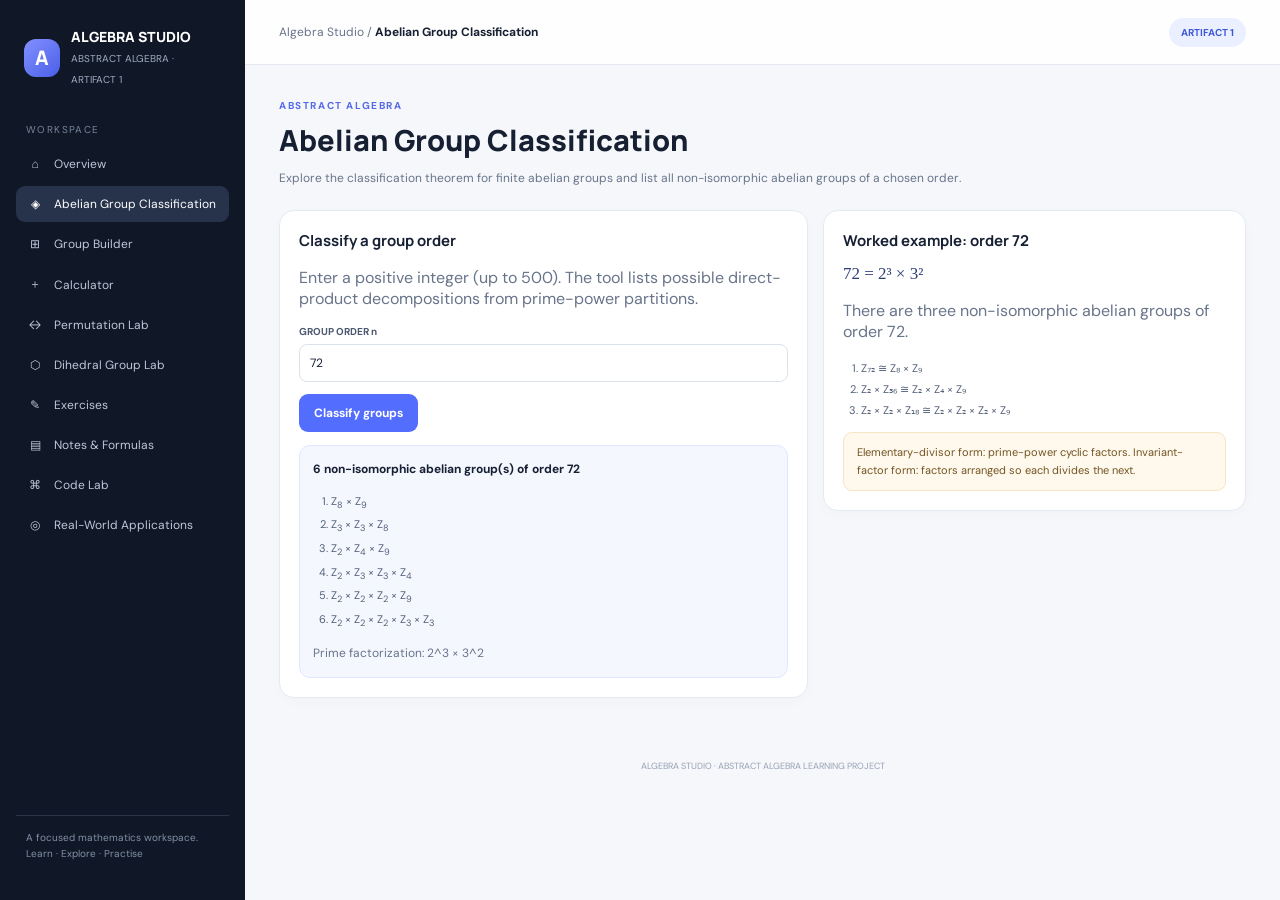
==== classification.html @ 04969824 "Add dedicated classification dashboard" ====
<!doctype html>
<html lang="en"><head><meta charset="utf-8"><meta name="viewport" content="width=device-width,initial-scale=1"><meta name="theme-color" content="#101827"><title>Classification | Algebra Studio</title><link rel="stylesheet" href="styles.css"></head><body data-page="classification"><div id="app"></div><script src="app.js" defer></script></body></html>
---- styles.css ----
@import url('https://fonts.googleapis.com/css2?family=DM+Sans:wght@400;500;600;700&family=Manrope:wght@400;500;600;700;800&display=swap');
:root{--bg:#f5f7fb;--paper:#fff;--ink:#172033;--muted:#68748a;--line:#e5eaf2;--nav:#101827;--blue:#536dfe;--blue2:#eaf0ff;--shadow:0 12px 32px rgba(20,32,55,.07)}*{box-sizing:border-box}body{margin:0;background:var(--bg);color:var(--ink);font-family:'DM Sans',sans-serif}a{color:inherit;text-decoration:none}button,input,select{font:inherit}.sidebar{position:fixed;inset:0 auto 0 0;width:245px;background:var(--nav);color:white;padding:24px 16px;display:flex;flex-direction:column;z-index:5}.brand{display:flex;gap:11px;align-items:center;padding:3px 8px 25px}.brand-mark{width:38px;height:38px;border-radius:12px;background:linear-gradient(135deg,#8290ff,#4b5fe7);display:grid;place-items:center;font:800 20px Manrope}.brand strong{display:block;font:800 14px Manrope}.brand small{font-size:10px;color:#9eabc0}.nav-label{color:#77849a;font-size:10px;letter-spacing:1.4px;padding:10px}.nav{display:grid;gap:4px}.nav a{padding:10px;border-radius:9px;color:#bdc7d7;font-size:12px;display:flex;gap:10px;align-items:center}.nav a:hover,.nav a.active{background:#26334b;color:white}.ico{width:18px;text-align:center}.side-foot{margin-top:auto;padding:14px 10px;color:#8290a6;font-size:10px;line-height:1.6;border-top:1px solid #2a3548}.main{margin-left:245px;min-height:100vh}.topbar{height:65px;background:#ffffffdf;border-bottom:1px solid var(--line);display:flex;align-items:center;justify-content:space-between;padding:0 34px;position:sticky;top:0;z-index:4}.crumb{font-size:12px;color:var(--muted)}.crumb b{color:var(--ink)}.top-pill{font-size:10px;color:#4058d7;background:var(--blue2);padding:8px 12px;border-radius:20px;font-weight:700}.content{max-width:1180px;margin:auto;padding:34px}.hero{background:linear-gradient(115deg,#18233a,#263c66 65%,#4a5fd3);border-radius:21px;color:white;padding:40px;position:relative;overflow:hidden;box-shadow:var(--shadow)}.hero:after{content:'∑';position:absolute;right:40px;top:-48px;font:800 230px Georgia;color:#ffffff12}.eyebrow{font-size:10px;letter-spacing:1.6px;text-transform:uppercase;color:#aebcff;font-weight:700}.hero h1{font:800 clamp(28px,4vw,43px) Manrope;margin:12px 0;line-height:1.15}.hero p{color:#d1d9eb;max-width:620px;line-height:1.7;font-size:13px}.btn{border:0;border-radius:9px;padding:11px 15px;background:var(--blue);color:white;font-weight:700;font-size:12px;cursor:pointer}.btn:hover{filter:brightness(.95)}.btn.light{background:white;color:#26365a}.btn.ghost{background:#eef1f7;color:#34415a}.btn.small{padding:8px 11px}.section-head{margin:30px 0 15px}.section-head h2{font:800 20px Manrope;margin:0}.section-head p,.page-head p{font-size:12px;color:var(--muted);line-height:1.7}.grid{display:grid;grid-template-columns:repeat(3,minmax(0,1fr));gap:14px}.card{background:white;border:1px solid var(--line);border-radius:15px;padding:19px;box-shadow:0 4px 14px #1d2b4405}.section-card{min-height:165px;display:flex;flex-direction:column;transition:.2s}.section-card:hover{transform:translateY(-3px);box-shadow:var(--shadow)}.section-icon{width:38px;height:38px;border-radius:11px;background:var(--blue2);display:grid;place-items:center;color:#435be2;font-size:18px;margin-bottom:14px}.section-card h3,.card h3{font:700 14px Manrope;margin:0 0 7px}.section-card p{font-size:11px;color:var(--muted);line-height:1.6}.open{margin-top:auto;color:#4d62e8;font-weight:700;font-size:10px}.stats{display:grid;grid-template-columns:repeat(3,1fr);gap:12px;margin-top:17px}.stat{background:white;border:1px solid var(--line);padding:15px 18px;border-radius:13px}.stat b{font:800 22px Manrope;display:block}.stat span{font-size:10px;color:var(--muted)}.page-head{margin-bottom:22px}.page-head .eyebrow{color:#5669e9}.page-head h1{font:800 29px Manrope;margin:8px 0}.page-head p{max-width:780px;margin:0}.two-col{display:grid;grid-template-columns:minmax(0,1fr) minmax(250px,.8fr);gap:15px;align-items:start}.card h2{font:700 15px Manrope;margin:0 0 13px}.field{display:grid;gap:6px;margin:12px 0}.field label{font-size:10px;font-weight:700;color:#4c5870}.field input,.field select,.field textarea{width:100%;border:1px solid #dce2ec;border-radius:8px;padding:10px;color:var(--ink);font-size:12px;outline:none}.field input:focus,.field select:focus{border-color:#7182ff;box-shadow:0 0 0 3px #7182ff20}.row{display:flex;gap:9px;align-items:center;flex-wrap:wrap}.result{margin-top:13px;background:#f5f7ff;border:1px solid #e0e6ff;border-radius:11px;padding:13px;font-size:12px;line-height:1.7;overflow-wrap:anywhere}.result.good{background:#effaf7;border-color:#ccefe5}.result.warn{background:#fff8ed;border-color:#f8e4c4}.muted{color:var(--muted)}.tag{display:inline-block;background:#eef1f7;color:#536078;border-radius:20px;padding:5px 9px;font-size:9px;font-weight:700}.math{font-family:Georgia,serif;font-size:17px;color:#2e3f78}.table-wrap{overflow:auto;margin-top:12px}table{border-collapse:collapse;font-size:10px;min-width:100%}th,td{border:1px solid #e2e7f0;padding:7px 9px;text-align:center;white-space:nowrap}th{background:#f2f5fb}.formula{background:#f7f8fc;border-left:3px solid var(--blue);padding:11px 13px;border-radius:7px;margin:9px 0;font-family:Georgia,serif;font-size:13px;line-height:1.7}.list{padding-left:18px;color:#536078;font-size:11px;line-height:1.9}.notice{padding:11px 13px;background:#fff8ed;border:1px solid #f7e4c5;border-radius:9px;font-size:11px;color:#725522;line-height:1.6}.footer{text-align:center;color:#98a2b3;font-size:9px;padding:28px}@media(max-width:900px){.sidebar{width:210px}.main{margin-left:210px}.content{padding:24px}.grid{grid-template-columns:repeat(2,minmax(0,1fr))}.two-col{grid-template-columns:1fr}}@media(max-width:650px){.sidebar{position:static;width:auto;height:auto;padding:12px}.brand{padding:0 4px 10px}.nav-label,.side-foot{display:none}.nav{display:flex;overflow-x:auto}.nav a{white-space:nowrap;padding:8px;font-size:10px}.ico{display:none}.main{margin:0}.topbar{height:49px;padding:0 15px}.content{padding:18px 14px}.hero{padding:26px 20px}.hero:after{right:-20px;font-size:145px}.grid{grid-template-columns:1fr}.page-head h1{font-size:25px}.stats{gap:7px}.stat{padding:11px}.stat b{font-size:18px}.stat span{font-size:9px}}
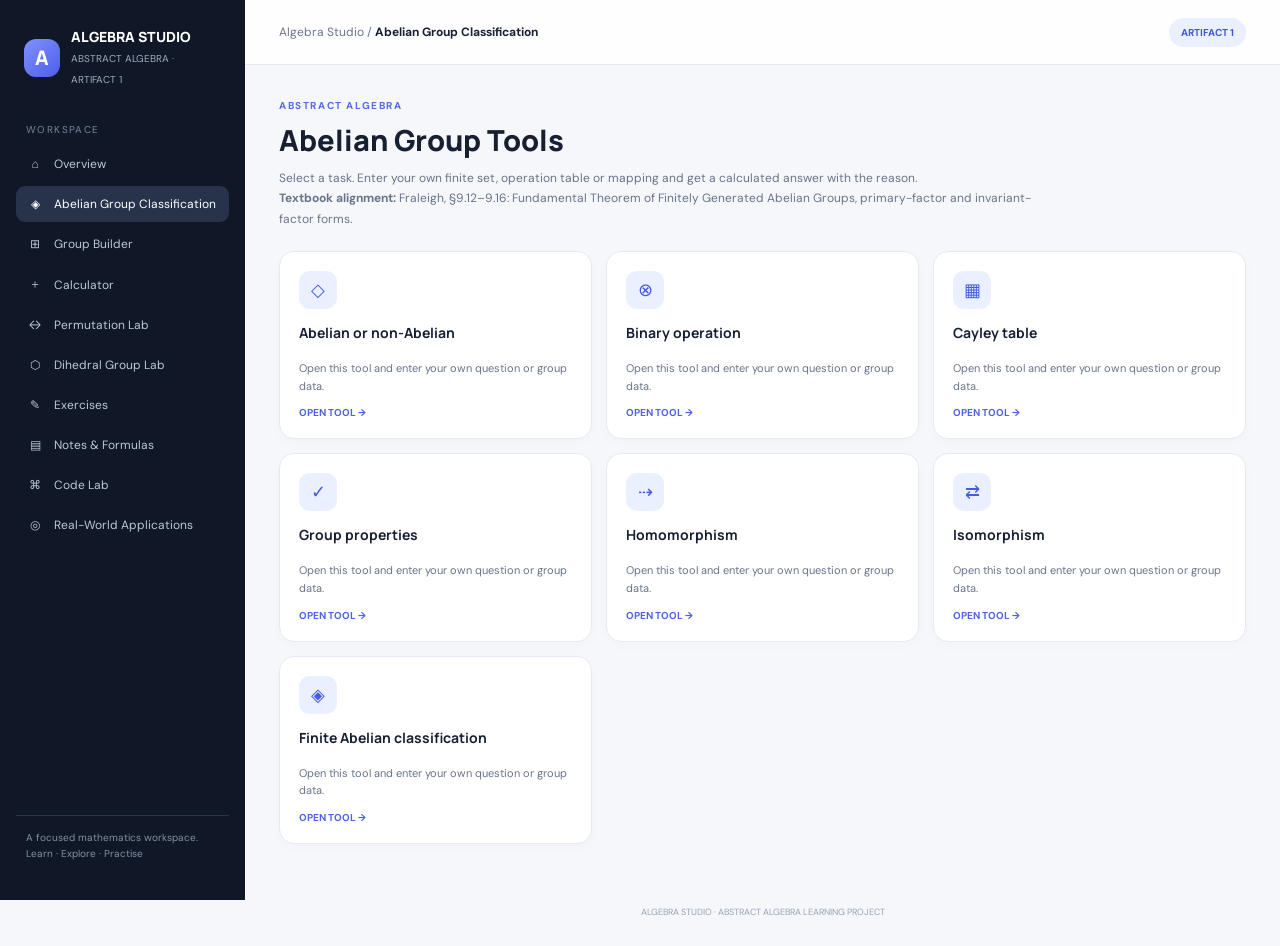
==== commit cfa90b1f: "Refresh cached Abelian tools assets" ====
--- a/classification.html
+++ b/classification.html
@@ -1,2 +1,2 @@
 <!doctype html>
-<html lang="en"><head><meta charset="utf-8"><meta name="viewport" content="width=device-width,initial-scale=1"><meta name="theme-color" content="#101827"><title>Classification | Algebra Studio</title><link rel="stylesheet" href="styles.css"></head><body data-page="classification"><div id="app"></div><script src="app.js" defer></script></body></html>+<html lang="en"><head><meta charset="utf-8"><meta name="viewport" content="width=device-width,initial-scale=1"><meta name="theme-color" content="#101827"><title>Classification | Algebra Studio</title><link rel="stylesheet" href="styles.css?v=toolfix1"></head><body data-page="classification"><div id="app"></div><script src="app.js?v=toolfix1" defer></script></body></html>
--- a/styles.css
+++ b/styles.css
@@ -1,2 +1,3 @@
 @import url('https://fonts.googleapis.com/css2?family=DM+Sans:wght@400;500;600;700&family=Manrope:wght@400;500;600;700;800&display=swap');
-:root{--bg:#f5f7fb;--paper:#fff;--ink:#172033;--muted:#68748a;--line:#e5eaf2;--nav:#101827;--blue:#536dfe;--blue2:#eaf0ff;--shadow:0 12px 32px rgba(20,32,55,.07)}*{box-sizing:border-box}body{margin:0;background:var(--bg);color:var(--ink);font-family:'DM Sans',sans-serif}a{color:inherit;text-decoration:none}button,input,select{font:inherit}.sidebar{position:fixed;inset:0 auto 0 0;width:245px;background:var(--nav);color:white;padding:24px 16px;display:flex;flex-direction:column;z-index:5}.brand{display:flex;gap:11px;align-items:center;padding:3px 8px 25px}.brand-mark{width:38px;height:38px;border-radius:12px;background:linear-gradient(135deg,#8290ff,#4b5fe7);display:grid;place-items:center;font:800 20px Manrope}.brand strong{display:block;font:800 14px Manrope}.brand small{font-size:10px;color:#9eabc0}.nav-label{color:#77849a;font-size:10px;letter-spacing:1.4px;padding:10px}.nav{display:grid;gap:4px}.nav a{padding:10px;border-radius:9px;color:#bdc7d7;font-size:12px;display:flex;gap:10px;align-items:center}.nav a:hover,.nav a.active{background:#26334b;color:white}.ico{width:18px;text-align:center}.side-foot{margin-top:auto;padding:14px 10px;color:#8290a6;font-size:10px;line-height:1.6;border-top:1px solid #2a3548}.main{margin-left:245px;min-height:100vh}.topbar{height:65px;background:#ffffffdf;border-bottom:1px solid var(--line);display:flex;align-items:center;justify-content:space-between;padding:0 34px;position:sticky;top:0;z-index:4}.crumb{font-size:12px;color:var(--muted)}.crumb b{color:var(--ink)}.top-pill{font-size:10px;color:#4058d7;background:var(--blue2);padding:8px 12px;border-radius:20px;font-weight:700}.content{max-width:1180px;margin:auto;padding:34px}.hero{background:linear-gradient(115deg,#18233a,#263c66 65%,#4a5fd3);border-radius:21px;color:white;padding:40px;position:relative;overflow:hidden;box-shadow:var(--shadow)}.hero:after{content:'∑';position:absolute;right:40px;top:-48px;font:800 230px Georgia;color:#ffffff12}.eyebrow{font-size:10px;letter-spacing:1.6px;text-transform:uppercase;color:#aebcff;font-weight:700}.hero h1{font:800 clamp(28px,4vw,43px) Manrope;margin:12px 0;line-height:1.15}.hero p{color:#d1d9eb;max-width:620px;line-height:1.7;font-size:13px}.btn{border:0;border-radius:9px;padding:11px 15px;background:var(--blue);color:white;font-weight:700;font-size:12px;cursor:pointer}.btn:hover{filter:brightness(.95)}.btn.light{background:white;color:#26365a}.btn.ghost{background:#eef1f7;color:#34415a}.btn.small{padding:8px 11px}.section-head{margin:30px 0 15px}.section-head h2{font:800 20px Manrope;margin:0}.section-head p,.page-head p{font-size:12px;color:var(--muted);line-height:1.7}.grid{display:grid;grid-template-columns:repeat(3,minmax(0,1fr));gap:14px}.card{background:white;border:1px solid var(--line);border-radius:15px;padding:19px;box-shadow:0 4px 14px #1d2b4405}.section-card{min-height:165px;display:flex;flex-direction:column;transition:.2s}.section-card:hover{transform:translateY(-3px);box-shadow:var(--shadow)}.section-icon{width:38px;height:38px;border-radius:11px;background:var(--blue2);display:grid;place-items:center;color:#435be2;font-size:18px;margin-bottom:14px}.section-card h3,.card h3{font:700 14px Manrope;margin:0 0 7px}.section-card p{font-size:11px;color:var(--muted);line-height:1.6}.open{margin-top:auto;color:#4d62e8;font-weight:700;font-size:10px}.stats{display:grid;grid-template-columns:repeat(3,1fr);gap:12px;margin-top:17px}.stat{background:white;border:1px solid var(--line);padding:15px 18px;border-radius:13px}.stat b{font:800 22px Manrope;display:block}.stat span{font-size:10px;color:var(--muted)}.page-head{margin-bottom:22px}.page-head .eyebrow{color:#5669e9}.page-head h1{font:800 29px Manrope;margin:8px 0}.page-head p{max-width:780px;margin:0}.two-col{display:grid;grid-template-columns:minmax(0,1fr) minmax(250px,.8fr);gap:15px;align-items:start}.card h2{font:700 15px Manrope;margin:0 0 13px}.field{display:grid;gap:6px;margin:12px 0}.field label{font-size:10px;font-weight:700;color:#4c5870}.field input,.field select,.field textarea{width:100%;border:1px solid #dce2ec;border-radius:8px;padding:10px;color:var(--ink);font-size:12px;outline:none}.field input:focus,.field select:focus{border-color:#7182ff;box-shadow:0 0 0 3px #7182ff20}.row{display:flex;gap:9px;align-items:center;flex-wrap:wrap}.result{margin-top:13px;background:#f5f7ff;border:1px solid #e0e6ff;border-radius:11px;padding:13px;font-size:12px;line-height:1.7;overflow-wrap:anywhere}.result.good{background:#effaf7;border-color:#ccefe5}.result.warn{background:#fff8ed;border-color:#f8e4c4}.muted{color:var(--muted)}.tag{display:inline-block;background:#eef1f7;color:#536078;border-radius:20px;padding:5px 9px;font-size:9px;font-weight:700}.math{font-family:Georgia,serif;font-size:17px;color:#2e3f78}.table-wrap{overflow:auto;margin-top:12px}table{border-collapse:collapse;font-size:10px;min-width:100%}th,td{border:1px solid #e2e7f0;padding:7px 9px;text-align:center;white-space:nowrap}th{background:#f2f5fb}.formula{background:#f7f8fc;border-left:3px solid var(--blue);padding:11px 13px;border-radius:7px;margin:9px 0;font-family:Georgia,serif;font-size:13px;line-height:1.7}.list{padding-left:18px;color:#536078;font-size:11px;line-height:1.9}.notice{padding:11px 13px;background:#fff8ed;border:1px solid #f7e4c5;border-radius:9px;font-size:11px;color:#725522;line-height:1.6}.footer{text-align:center;color:#98a2b3;font-size:9px;padding:28px}@media(max-width:900px){.sidebar{width:210px}.main{margin-left:210px}.content{padding:24px}.grid{grid-template-columns:repeat(2,minmax(0,1fr))}.two-col{grid-template-columns:1fr}}@media(max-width:650px){.sidebar{position:static;width:auto;height:auto;padding:12px}.brand{padding:0 4px 10px}.nav-label,.side-foot{display:none}.nav{display:flex;overflow-x:auto}.nav a{white-space:nowrap;padding:8px;font-size:10px}.ico{display:none}.main{margin:0}.topbar{height:49px;padding:0 15px}.content{padding:18px 14px}.hero{padding:26px 20px}.hero:after{right:-20px;font-size:145px}.grid{grid-template-columns:1fr}.page-head h1{font-size:25px}.stats{gap:7px}.stat{padding:11px}.stat b{font-size:18px}.stat span{font-size:9px}}+:root{--bg:#f5f7fb;--paper:#fff;--ink:#172033;--muted:#68748a;--line:#e5eaf2;--nav:#101827;--blue:#536dfe;--blue2:#eaf0ff;--shadow:0 12px 32px rgba(20,32,55,.07)}*{box-sizing:border-box}body{margin:0;background:var(--bg);color:var(--ink);font-family:'DM Sans',sans-serif}a{color:inherit;text-decoration:none}button,input,select{font:inherit}.sidebar{position:fixed;inset:0 auto 0 0;width:245px;background:var(--nav);color:white;padding:24px 16px;display:flex;flex-direction:column;z-index:5}.brand{display:flex;gap:11px;align-items:center;padding:3px 8px 25px}.brand-mark{width:38px;height:38px;border-radius:12px;background:linear-gradient(135deg,#8290ff,#4b5fe7);display:grid;place-items:center;font:800 20px Manrope}.brand strong{display:block;font:800 14px Manrope}.brand small{font-size:10px;color:#9eabc0}.nav-label{color:#77849a;font-size:10px;letter-spacing:1.4px;padding:10px}.nav{display:grid;gap:4px}.nav a{padding:10px;border-radius:9px;color:#bdc7d7;font-size:12px;display:flex;gap:10px;align-items:center}.nav a:hover,.nav a.active{background:#26334b;color:white}.ico{width:18px;text-align:center}.side-foot{margin-top:auto;padding:14px 10px;color:#8290a6;font-size:10px;line-height:1.6;border-top:1px solid #2a3548}.main{margin-left:245px;min-height:100vh}.topbar{height:65px;background:#ffffffdf;border-bottom:1px solid var(--line);display:flex;align-items:center;justify-content:space-between;padding:0 34px;position:sticky;top:0;z-index:4}.crumb{font-size:12px;color:var(--muted)}.crumb b{color:var(--ink)}.top-pill{font-size:10px;color:#4058d7;background:var(--blue2);padding:8px 12px;border-radius:20px;font-weight:700}.content{max-width:1180px;margin:auto;padding:34px}.hero{background:linear-gradient(115deg,#18233a,#263c66 65%,#4a5fd3);border-radius:21px;color:white;padding:40px;position:relative;overflow:hidden;box-shadow:var(--shadow)}.hero:after{content:'∑';position:absolute;right:40px;top:-48px;font:800 230px Georgia;color:#ffffff12}.eyebrow{font-size:10px;letter-spacing:1.6px;text-transform:uppercase;color:#aebcff;font-weight:700}.hero h1{font:800 clamp(28px,4vw,43px) Manrope;margin:12px 0;line-height:1.15}.hero p{color:#d1d9eb;max-width:620px;line-height:1.7;font-size:13px}.btn{border:0;border-radius:9px;padding:11px 15px;background:var(--blue);color:white;font-weight:700;font-size:12px;cursor:pointer}.btn:hover{filter:brightness(.95)}.btn.light{background:white;color:#26365a}.btn.ghost{background:#eef1f7;color:#34415a}.btn.small{padding:8px 11px}.section-head{margin:30px 0 15px}.section-head h2{font:800 20px Manrope;margin:0}.section-head p,.page-head p{font-size:12px;color:var(--muted);line-height:1.7}.grid{display:grid;grid-template-columns:repeat(3,minmax(0,1fr));gap:14px}.card{background:white;border:1px solid var(--line);border-radius:15px;padding:19px;box-shadow:0 4px 14px #1d2b4405}.section-card{min-height:165px;display:flex;flex-direction:column;transition:.2s}.section-card:hover{transform:translateY(-3px);box-shadow:var(--shadow)}.section-icon{width:38px;height:38px;border-radius:11px;background:var(--blue2);display:grid;place-items:center;color:#435be2;font-size:18px;margin-bottom:14px}.section-card h3,.card h3{font:700 14px Manrope;margin:0 0 7px}.section-card p{font-size:11px;color:var(--muted);line-height:1.6}.open{margin-top:auto;color:#4d62e8;font-weight:700;font-size:10px}.stats{display:grid;grid-template-columns:repeat(3,1fr);gap:12px;margin-top:17px}.stat{background:white;border:1px solid var(--line);padding:15px 18px;border-radius:13px}.stat b{font:800 22px Manrope;display:block}.stat span{font-size:10px;color:var(--muted)}.page-head{margin-bottom:22px}.page-head .eyebrow{color:#5669e9}.page-head h1{font:800 29px Manrope;margin:8px 0}.page-head p{max-width:780px;margin:0}.two-col{display:grid;grid-template-columns:minmax(0,1fr) minmax(250px,.8fr);gap:15px;align-items:start}.card h2{font:700 15px Manrope;margin:0 0 13px}.field{display:grid;gap:6px;margin:12px 0}.field label{font-size:10px;font-weight:700;color:#4c5870}.field input,.field select,.field textarea{width:100%;border:1px solid #dce2ec;border-radius:8px;padding:10px;color:var(--ink);font-size:12px;outline:none}.field input:focus,.field select:focus{border-color:#7182ff;box-shadow:0 0 0 3px #7182ff20}.row{display:flex;gap:9px;align-items:center;flex-wrap:wrap}.result{margin-top:13px;background:#f5f7ff;border:1px solid #e0e6ff;border-radius:11px;padding:13px;font-size:12px;line-height:1.7;overflow-wrap:anywhere}.result.good{background:#effaf7;border-color:#ccefe5}.result.warn{background:#fff8ed;border-color:#f8e4c4}.muted{color:var(--muted)}.tag{display:inline-block;background:#eef1f7;color:#536078;border-radius:20px;padding:5px 9px;font-size:9px;font-weight:700}.math{font-family:Georgia,serif;font-size:17px;color:#2e3f78}.table-wrap{overflow:auto;margin-top:12px}table{border-collapse:collapse;font-size:10px;min-width:100%}th,td{border:1px solid #e2e7f0;padding:7px 9px;text-align:center;white-space:nowrap}th{background:#f2f5fb}.formula{background:#f7f8fc;border-left:3px solid var(--blue);padding:11px 13px;border-radius:7px;margin:9px 0;font-family:Georgia,serif;font-size:13px;line-height:1.7}.list{padding-left:18px;color:#536078;font-size:11px;line-height:1.9}.notice{padding:11px 13px;background:#fff8ed;border:1px solid #f7e4c5;border-radius:9px;font-size:11px;color:#725522;line-height:1.6}.footer{text-align:center;color:#98a2b3;font-size:9px;padding:28px}@media(max-width:900px){.sidebar{width:210px}.main{margin-left:210px}.content{padding:24px}.grid{grid-template-columns:repeat(2,minmax(0,1fr))}.two-col{grid-template-columns:1fr}}@media(max-width:650px){.sidebar{position:static;width:auto;height:auto;padding:12px}.brand{padding:0 4px 10px}.nav-label,.side-foot{display:none}.nav{display:flex;overflow-x:auto}.nav a{white-space:nowrap;padding:8px;font-size:10px}.ico{display:none}.main{margin:0}.topbar{height:49px;padding:0 15px}.content{padding:18px 14px}.hero{padding:26px 20px}.hero:after{right:-20px;font-size:145px}.grid{grid-template-columns:1fr}.page-head h1{font-size:25px}.stats{gap:7px}.stat{padding:11px}.stat b{font-size:18px}.stat span{font-size:9px}}
+.tool-tile{width:100%;text-align:left;cursor:pointer;color:var(--ink);font:inherit;border:1px solid var(--line);background:var(--paper);appearance:none;-webkit-appearance:none;position:relative;z-index:1}.tool-tile:hover{border-color:#9aa8ff;transform:translateY(-3px);box-shadow:var(--shadow)}.tool-tile:focus-visible{outline:3px solid #7182ff;outline-offset:3px}.tool-tile h3,.tool-tile p,.tool-tile .open{pointer-events:none}
